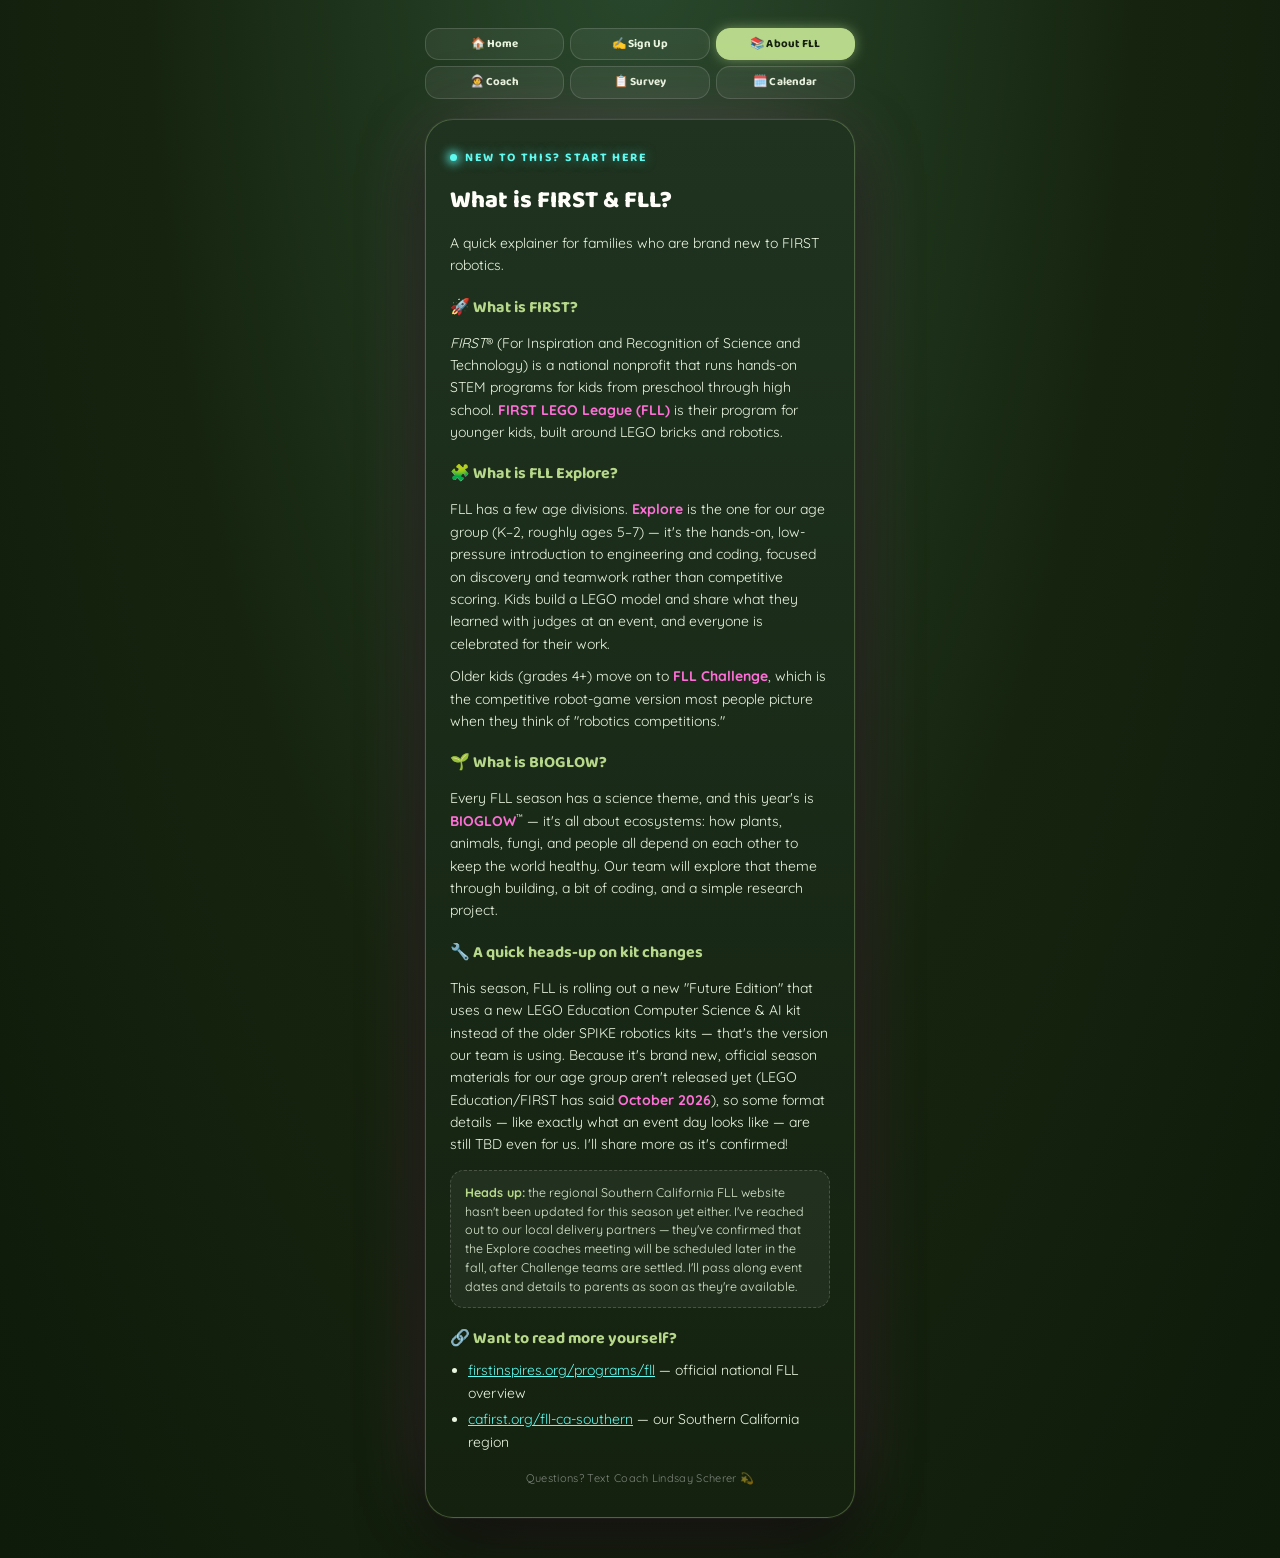
==== docs/about.html @ 85b44d73 "Expand site into multi-page nav: sign up, about FLL, coach bio, survey, calendar - Extract shared ca" ====
<!DOCTYPE html>
<html lang="en">
<head>
<meta charset="UTF-8">
<meta name="viewport" content="width=device-width, initial-scale=1">
<title>About FIRST &amp; FLL &mdash; Anaheim Astromechs</title>
<meta name="description" content="What is FIRST LEGO League Explore, and what is the BIOGLOW season all about? A parent-friendly explainer.">
<meta name="theme-color" content="#16240f">

<meta property="og:title" content="About FIRST &amp; FLL &mdash; Anaheim Astromechs">
<meta property="og:description" content="What is FIRST LEGO League Explore, and what is the BIOGLOW season all about?">
<meta property="og:image" content="https://lmscherer.github.io/FLL/images/astromechs-logo.png">
<meta property="og:type" content="website">
<meta name="twitter:card" content="summary_large_image">

<link rel="preconnect" href="https://fonts.googleapis.com">
<link rel="preconnect" href="https://fonts.gstatic.com" crossorigin>
<link href="https://fonts.googleapis.com/css2?family=Baloo+2:wght@500;700;800&family=Quicksand:wght@500;600;700&display=swap" rel="stylesheet">
<link rel="stylesheet" href="assets/styles.css">
</head>
<body>

<nav class="site-nav">
  <a href="index.html">🏠 Home</a>
  <a href="signup.html">✍️ Sign Up</a>
  <a href="about.html" class="active">📚 About FLL</a>
  <a href="coach.html">🧑‍🚀 Coach</a>
  <a href="survey.html">📋 Survey</a>
  <a href="calendar.html">🗓️ Calendar</a>
</nav>

<div class="card">
  <div class="eyebrow"><span class="dot"></span> New to this? Start here</div>
  <h2>What is FIRST &amp; FLL?</h2>
  <p class="body-text">A quick explainer for families who are brand new to FIRST robotics.</p>

  <h3>🚀 What is FIRST?</h3>
  <p class="body-text"><i>FIRST</i>&reg; (For Inspiration and Recognition of Science and Technology) is a national nonprofit that runs hands-on STEM programs for kids from preschool through high school. <b>FIRST LEGO League (FLL)</b> is their program for younger kids, built around LEGO bricks and robotics.</p>

  <h3>🧩 What is FLL Explore?</h3>
  <p class="body-text">FLL has a few age divisions. <b>Explore</b> is the one for our age group (K&ndash;2, roughly ages 5&ndash;7) &mdash; it's the hands-on, low-pressure introduction to engineering and coding, focused on discovery and teamwork rather than competitive scoring. Kids build a LEGO model and share what they learned with judges at an event, and everyone is celebrated for their work.</p>
  <p class="body-text">Older kids (grades 4+) move on to <b>FLL Challenge</b>, which is the competitive robot-game version most people picture when they think of "robotics competitions."</p>

  <h3>🌱 What is BIOGLOW?</h3>
  <p class="body-text">Every FLL season has a science theme, and this year's is <b>BIOGLOW</b><sup style="font-size:0.6em;">™</sup> &mdash; it's all about ecosystems: how plants, animals, fungi, and people all depend on each other to keep the world healthy. Our team will explore that theme through building, a bit of coding, and a simple research project.</p>

  <h3>🔧 A quick heads-up on kit changes</h3>
  <p class="body-text">This season, FLL is rolling out a new "Future Edition" that uses a new LEGO Education Computer Science &amp; AI kit instead of the older SPIKE robotics kits &mdash; that's the version our team is using. Because it's brand new, official season materials for our age group aren't released yet (LEGO Education/FIRST has said <b>October 2026</b>), so some format details &mdash; like exactly what an event day looks like &mdash; are still TBD even for us. I'll share more as it's confirmed!</p>

  <div class="note-box"><b>Heads up:</b> the regional Southern California FLL website hasn't been updated for this season yet either. I've reached out to our local delivery partners &mdash; they've confirmed that the Explore coaches meeting will be scheduled later in the fall, after Challenge teams are settled. I'll pass along event dates and details to parents as soon as they're available.</div>

  <h3>🔗 Want to read more yourself?</h3>
  <ul>
    <li><a class="inline-link" href="https://www.firstinspires.org/programs/fll/" target="_blank" rel="noopener">firstinspires.org/programs/fll</a> &mdash; official national FLL overview</li>
    <li><a class="inline-link" href="https://cafirst.org/fll-ca-southern/" target="_blank" rel="noopener">cafirst.org/fll-ca-southern</a> &mdash; our Southern California region</li>
  </ul>

  <div class="footer-note">Questions? Text Coach Lindsay Scherer 💫</div>
</div>

</body>
</html>
---- docs/assets/styles.css ----
:root{
  --leaf-dark: #1c3a1f;
  --leaf-mid: #2f5c33;
  --bioglow-green: #b7d88a;
  --bioglow-tan: #ead9b8;
  --ink: #16210f;
  --glow-pink: #ff6fd8;
  --glow-magenta: #ff3ea5;
  --glow-teal: #5ffbf1;
  --paper: #fffdf8;
}

*{ box-sizing:border-box; margin:0; padding:0; }

body{
  background: radial-gradient(ellipse at 50% -10%, #2a4a2e 0%, #16240f 55%, #0e1a0a 100%);
  font-family:'Quicksand', sans-serif;
  color: var(--paper);
  display:flex;
  flex-direction:column;
  align-items:center;
  padding: 28px 14px 40px;
  min-height:100vh;
  overflow-x:hidden;
}

/* Nav */
.site-nav{
  width:100%;
  max-width:430px;
  display:grid;
  grid-template-columns: repeat(3, 1fr);
  gap:6px;
  padding-bottom: 14px;
  margin-bottom: 6px;
}
.site-nav a{
  display:flex;
  align-items:center;
  justify-content:center;
  text-align:center;
  font-family:'Baloo 2', sans-serif;
  font-weight:700;
  font-size:11.5px;
  letter-spacing:.01em;
  text-decoration:none;
  color: #e9f5df;
  background: rgba(255,255,255,0.06);
  border: 1px solid rgba(255,255,255,0.14);
  border-radius: 14px;
  padding: 8px 6px;
  line-height:1.25;
}
.site-nav a.active{
  color: var(--ink);
  background: var(--bioglow-green);
  border-color: var(--bioglow-green);
  box-shadow: 0 0 14px -2px rgba(183,216,138,0.7);
}

.card{
  width:100%;
  max-width:430px;
  position:relative;
  border-radius: 28px;
  background: linear-gradient(180deg, #1f3320 0%, #14210f 100%);
  border: 1px solid rgba(183,216,138,0.3);
  box-shadow: 0 0 0 1px rgba(255,255,255,0.03), 0 30px 60px rgba(0,0,0,0.55), 0 0 90px -25px rgba(255,111,216,0.35);
  overflow:hidden;
  padding: 28px 24px 32px;
}

.card + .card{ margin-top:16px; }

.sparkles span{
  position:absolute;
  border-radius:50%;
  background: var(--glow-pink);
  box-shadow: 0 0 8px 2px var(--glow-pink);
  opacity:.8;
  animation: twinkle 2.6s ease-in-out infinite;
}
@keyframes twinkle{
  0%,100%{ opacity:.12; transform:scale(0.6); }
  50%{ opacity:1; transform:scale(1); }
}

.eyebrow{
  display:flex;
  align-items:center;
  gap:8px;
  font-family:'Baloo 2', sans-serif;
  font-weight:700;
  font-size:12px;
  letter-spacing:.14em;
  text-transform:uppercase;
  color: var(--glow-teal);
  text-shadow: 0 0 12px rgba(95,251,241,0.5);
  margin-bottom: 14px;
}
.eyebrow .dot{
  width:7px; height:7px; border-radius:50%;
  background: var(--glow-teal);
  box-shadow: 0 0 10px 3px rgba(95,251,241,0.8);
}

h1{
  font-family:'Baloo 2', sans-serif;
  font-weight:800;
  font-size: 38px;
  line-height: 0.98;
  background: linear-gradient(90deg, #ffe1f8 0%, var(--glow-pink) 45%, #ffd2ec 100%);
  -webkit-background-clip:text;
  background-clip:text;
  color:transparent;
  filter: drop-shadow(0 0 16px rgba(255,111,216,0.4));
  margin-bottom: 6px;
}

h1 .sub{
  display:block;
  font-size: 20px;
  font-weight:700;
  color: var(--bioglow-green);
  filter: drop-shadow(0 0 10px rgba(183,216,138,0.55));
  margin-top: 2px;
}

h2{
  font-family:'Baloo 2', sans-serif;
  font-weight:800;
  font-size: 24px;
  color: var(--paper);
  margin-bottom: 6px;
}

h3{
  font-family:'Baloo 2', sans-serif;
  font-weight:700;
  font-size: 16px;
  color: var(--bioglow-green);
  margin: 18px 0 6px;
}

.tagline, p.body-text{
  margin-top:12px;
  font-size:14px;
  color: #e9f5df;
  line-height:1.6;
}
.tagline b, p.body-text b{ color: var(--glow-pink); font-weight:700; }

p.body-text + p.body-text{ margin-top:10px; }

.card ul{
  margin: 8px 0 4px 18px;
  font-size:14px;
  color:#e9f5df;
  line-height:1.6;
}
.card ul li{ margin-bottom:4px; }

.card a.inline-link{
  color: var(--glow-teal);
  text-decoration:underline;
}

.note-box{
  background: rgba(255,255,255,0.05);
  border: 1px dashed rgba(255,255,255,0.18);
  border-radius: 14px;
  padding: 12px 14px;
  font-size: 12.5px;
  color: #dcead0;
  line-height:1.5;
  margin: 14px 0;
}
.note-box b{ color: var(--bioglow-green); }

/* Bio Glow official-style logo lockup */
.bioglow-badge{
  display:flex;
  border-radius: 16px;
  overflow:hidden;
  border: 2px solid var(--ink);
  margin: 20px 0 4px;
}
.bioglow-badge .leaf-panel{
  width: 38%;
  background: linear-gradient(135deg, #2f5c33, #1c3a1f);
  display:flex;
  align-items:center;
  justify-content:center;
  padding: 14px 10px;
}
.bioglow-badge .fll-panel{
  width: 62%;
  background: var(--bioglow-tan);
  display:flex;
  align-items:center;
  justify-content:center;
  gap:8px;
  padding: 10px 12px;
}
.bioglow-badge .fll-panel .fll-text{
  font-family:'Baloo 2', sans-serif;
  color: var(--ink);
  font-weight:800;
  font-size:13px;
  line-height:1.1;
  font-style:italic;
  text-align:left;
}
.bioglow-word{
  background: var(--bioglow-green);
  border: 2px solid var(--ink);
  border-top:none;
  border-radius: 0 0 16px 16px;
  margin-top:-2px;
  text-align:center;
  padding: 14px 10px 16px;
  margin-bottom: 20px;
}
.bioglow-word .word{
  font-family:'Baloo 2', sans-serif;
  font-weight:800;
  font-size: 40px;
  color: var(--ink);
  letter-spacing: 0.5px;
}
.bioglow-word .tm{
  font-size:13px;
  vertical-align: super;
}

.badge-strip{
  display:flex;
  gap:8px;
  flex-wrap:wrap;
  margin: 4px 0 20px;
}
.badge{
  font-family:'Baloo 2', sans-serif;
  font-size:11px;
  font-weight:700;
  letter-spacing:.03em;
  padding: 7px 12px;
  border-radius: 999px;
  background: rgba(255,255,255,0.06);
  border: 1px solid rgba(255,255,255,0.14);
  color: var(--paper);
}
.badge.pink{ border-color: rgba(255,111,216,0.5); color:#ffe1f8; box-shadow: 0 0 14px -4px rgba(255,111,216,0.7) inset;}
.badge.teal{ border-color: rgba(95,251,241,0.5); color:#d3fffb; box-shadow: 0 0 14px -4px rgba(95,251,241,0.7) inset;}
.badge.green{ border-color: rgba(183,216,138,0.6); color:#eaf7d8; box-shadow: 0 0 14px -4px rgba(183,216,138,0.7) inset;}

.details{
  background: rgba(255,255,255,0.04);
  border: 1px solid rgba(255,255,255,0.09);
  border-radius: 18px;
  padding: 4px 18px;
  margin-bottom: 16px;
}
.details .row{
  display:flex;
  gap:12px;
  align-items:flex-start;
  font-size: 13px;
  color:#eef7e4;
  padding: 12px 0;
}
.details .row + .row{
  border-top: 1px dashed rgba(255,255,255,0.1);
}
.details .icon{
  font-size:15px;
  line-height:1.4;
}
.details .label{
  font-weight:700;
  color: var(--bioglow-green);
  margin-right:4px;
}
.details .row .medal{ color: var(--glow-pink); font-weight:700; }

.qr-zone{
  display:flex;
  align-items:center;
  gap:16px;
  background: linear-gradient(135deg, rgba(255,111,216,0.14), rgba(183,216,138,0.16));
  border: 1px solid rgba(255,255,255,0.14);
  border-radius: 20px;
  padding: 16px;
}
.qr-zone .qr-frame{
  background: var(--paper);
  padding: 8px;
  border-radius: 14px;
  box-shadow: 0 0 22px -4px rgba(255,111,216,0.8);
  flex-shrink:0;
}
.qr-zone .qr-frame img{
  display:block;
  width: 108px;
  height: 108px;
  border-radius: 6px;
}
.qr-zone .qr-text{
  font-family:'Baloo 2', sans-serif;
}
.qr-zone .qr-text .cta{
  font-weight:800;
  font-size: 16px;
  color: var(--paper);
  margin-bottom:4px;
}
.qr-zone .qr-text .cta span{
  color: var(--glow-pink);
  text-shadow: 0 0 10px rgba(255,111,216,0.7);
}
.qr-zone .qr-text p{
  font-family:'Quicksand', sans-serif;
  font-size:12px;
  color:#e5f2d8;
  line-height:1.4;
}

.footer-note{
  text-align:center;
  margin-top:18px;
  font-size: 11px;
  color: rgba(255,255,255,0.45);
  letter-spacing:.03em;
}

.official-logo-zone{
  display:flex;
  justify-content:center;
  align-items:center;
  margin: 22px 0 4px;
  padding: 18px 0;
}
.official-logo-zone img{
  display:block;
  width: 78%;
  max-width: 260px;
  height:auto;
}

/* Button-style link, used for home page CTAs */
.button-links{
  display:flex;
  flex-direction:column;
  gap:10px;
  margin-top: 20px;
}
.button-link{
  display:flex;
  align-items:center;
  justify-content:space-between;
  font-family:'Baloo 2', sans-serif;
  font-weight:700;
  font-size:15px;
  text-decoration:none;
  color: var(--paper);
  background: rgba(255,255,255,0.05);
  border: 1px solid rgba(255,255,255,0.14);
  border-radius: 16px;
  padding: 14px 18px;
}
.button-link:active{ background: rgba(255,255,255,0.1); }
.button-link .arrow{ color: var(--glow-pink); }
.button-link.primary{
  background: linear-gradient(135deg, rgba(255,111,216,0.22), rgba(183,216,138,0.22));
  border-color: rgba(255,111,216,0.5);
}

/* Coach bio */
.coach-photo{
  width: 100%;
  max-width: 220px;
  border-radius: 18px;
  display:block;
  margin: 4px auto 18px;
  border: 2px solid rgba(255,255,255,0.15);
}
.timeline{
  margin: 8px 0 4px;
}
.timeline .item{
  display:flex;
  gap:12px;
  font-size:13px;
  color:#eef7e4;
  padding: 10px 0;
  border-top: 1px dashed rgba(255,255,255,0.1);
}
.timeline .item:first-child{ border-top:none; }
.timeline .year{
  flex-shrink:0;
  width: 78px;
  font-family:'Baloo 2', sans-serif;
  font-weight:700;
  color: var(--bioglow-green);
  font-size:12px;
}

/* Iframe wrapper for embedded forms */
.embed-frame{
  border-radius: 16px;
  overflow:hidden;
  border: 1px solid rgba(255,255,255,0.14);
  margin: 16px 0;
}
.embed-frame iframe{
  display:block;
  width:100%;
  border:none;
}
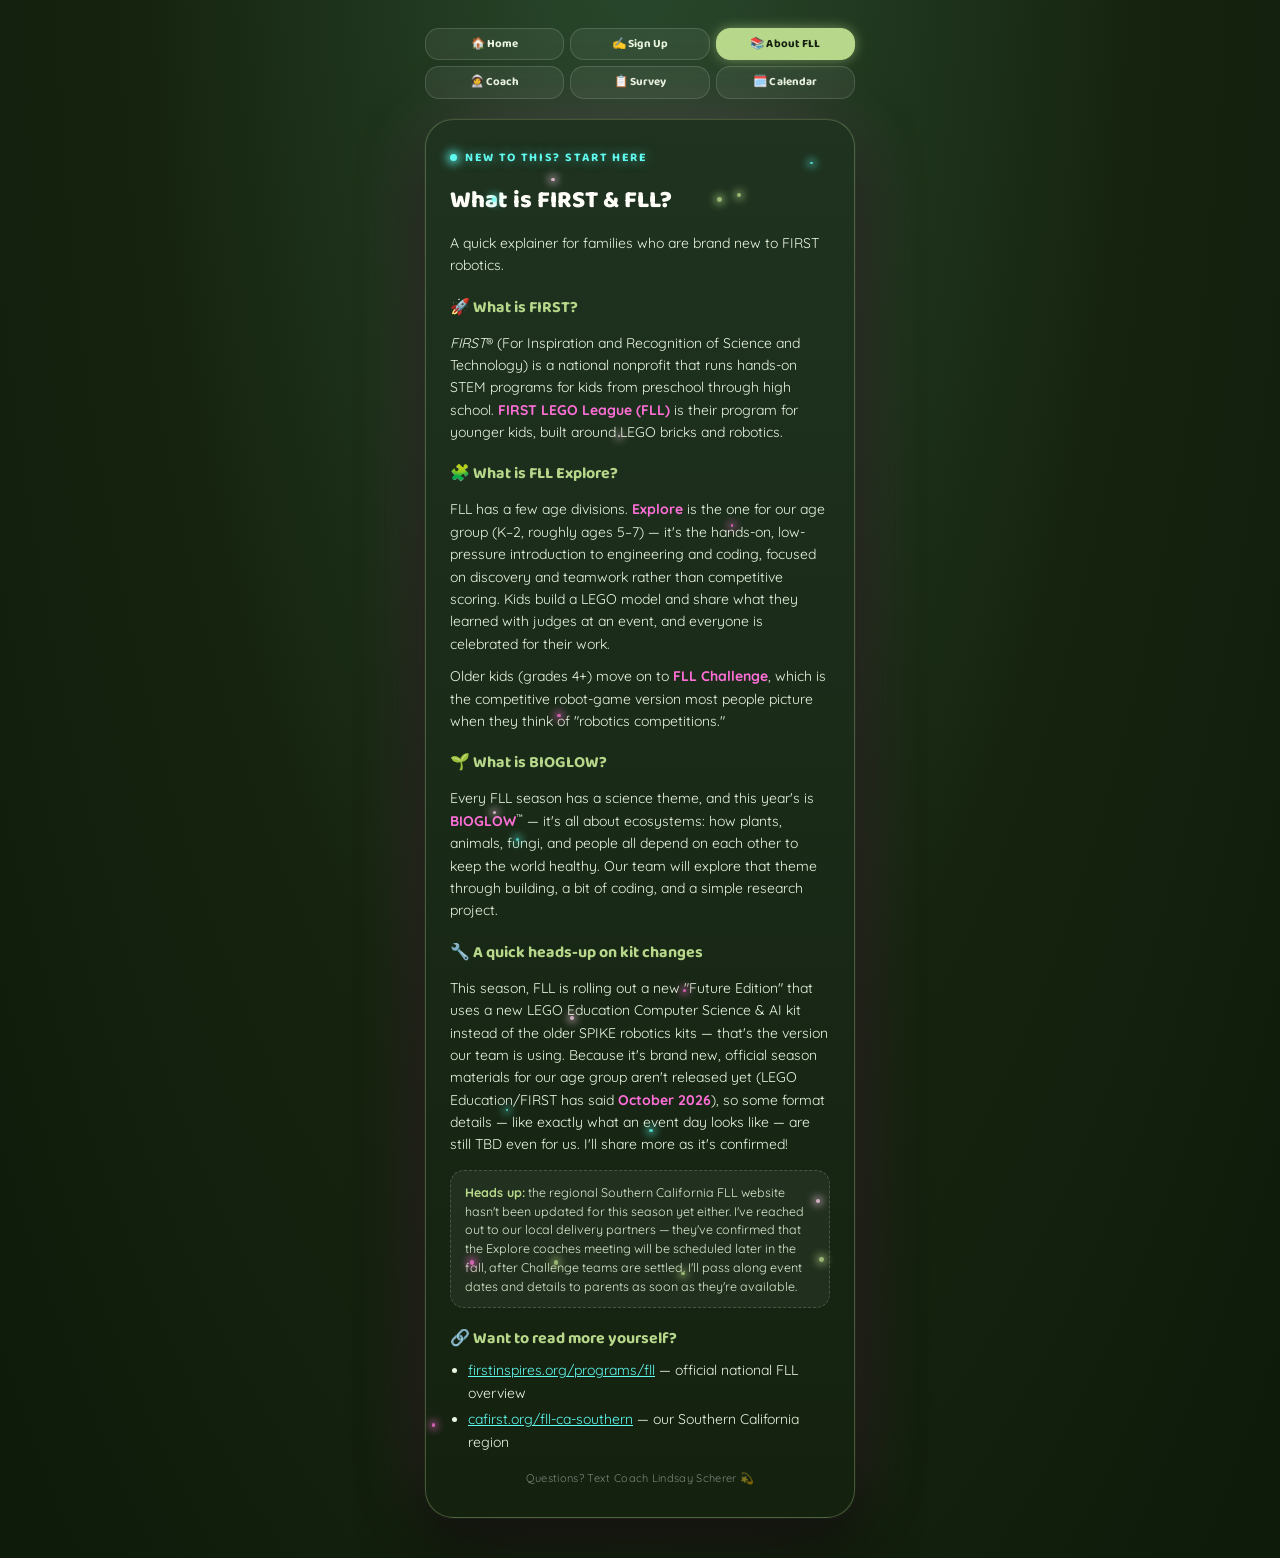
==== commit 60dd32e8: "Simplify signup page, unify sparkle effect and copy tweaks across site - Reorder signup.html: QR cod" ====
--- a/docs/about.html
+++ b/docs/about.html
@@ -30,6 +30,8 @@
 </nav>
 
 <div class="card">
+  <div class="sparkles" id="sparkles"></div>
+
   <div class="eyebrow"><span class="dot"></span> New to this? Start here</div>
   <h2>What is FIRST &amp; FLL?</h2>
   <p class="body-text">A quick explainer for families who are brand new to FIRST robotics.</p>
@@ -58,5 +60,8 @@
   <div class="footer-note">Questions? Text Coach Lindsay Scherer 💫</div>
 </div>
 
+
+<script src="assets/sparkles.js"></script>
+
 </body>
 </html>
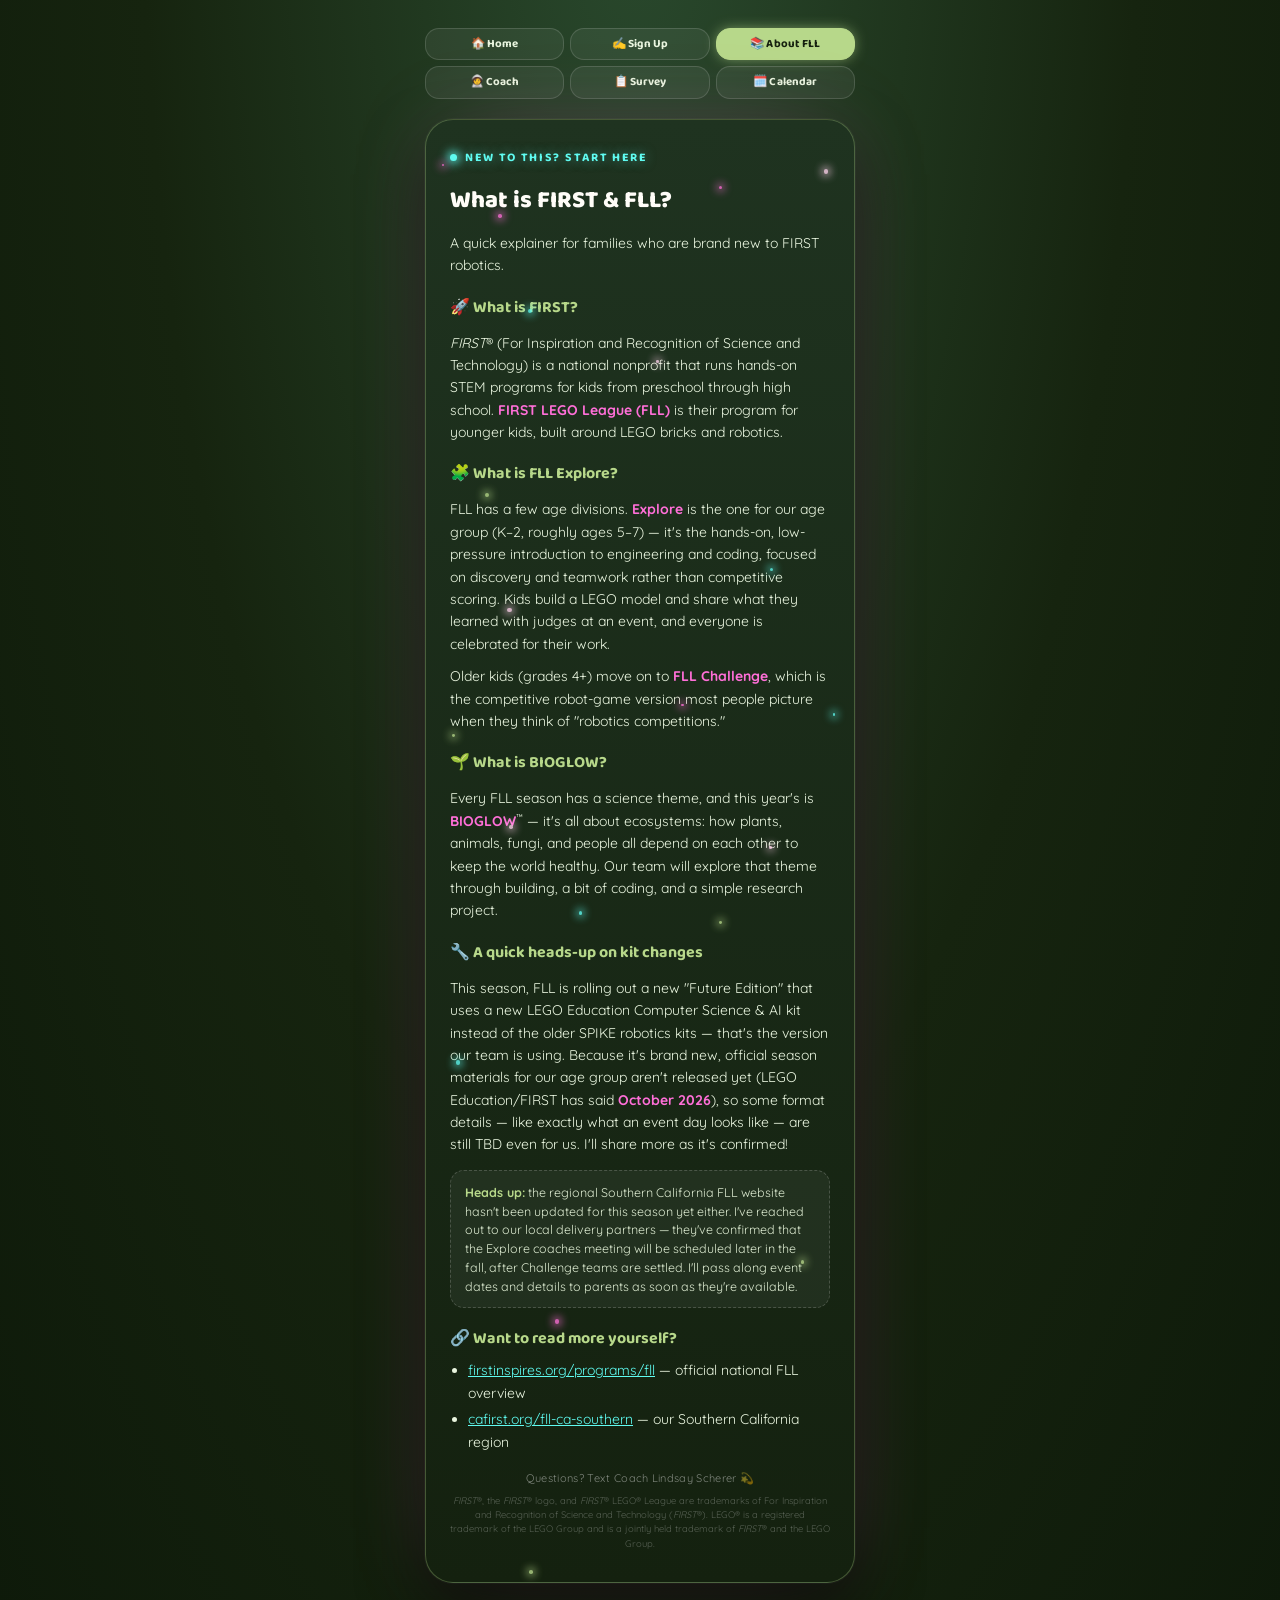
==== commit 5a919869: "Add social share card, trademark attribution, and signup page spacing fix - Add custom 1200x630 og:i" ====
--- a/docs/about.html
+++ b/docs/about.html
@@ -9,7 +9,10 @@
 
 <meta property="og:title" content="About FIRST &amp; FLL &mdash; Anaheim Astromechs">
 <meta property="og:description" content="What is FIRST LEGO League Explore, and what is the BIOGLOW season all about?">
-<meta property="og:image" content="https://lmscherer.github.io/FLL/images/astromechs-logo.png">
+<meta property="og:image" content="https://lmscherer.github.io/FLL/images/share-card.png">
+<meta property="og:image:width" content="1200">
+<meta property="og:image:height" content="630">
+<meta name="twitter:image" content="https://lmscherer.github.io/FLL/images/share-card.png">
 <meta property="og:type" content="website">
 <meta name="twitter:card" content="summary_large_image">
 
@@ -58,6 +61,7 @@
   </ul>
 
   <div class="footer-note">Questions? Text Coach Lindsay Scherer 💫</div>
+  <p class="trademark-note"><i>FIRST</i>&reg;, the <i>FIRST</i>&reg; logo, and <i>FIRST</i>&reg; LEGO&reg; League are trademarks of For Inspiration and Recognition of Science and Technology (<i>FIRST</i>&reg;). LEGO&reg; is a registered trademark of the LEGO Group and is a jointly held trademark of <i>FIRST</i>&reg; and the LEGO Group.</p>
 </div>
 
 
--- a/docs/assets/styles.css
+++ b/docs/assets/styles.css
@@ -291,6 +291,7 @@
   border: 1px solid rgba(255,255,255,0.14);
   border-radius: 20px;
   padding: 16px;
+  margin-bottom: 20px;
 }
 .qr-zone .qr-frame{
   background: var(--paper);
@@ -331,6 +332,14 @@
   font-size: 11px;
   color: rgba(255,255,255,0.45);
   letter-spacing:.03em;
+}
+
+.trademark-note{
+  text-align:center;
+  margin-top:8px;
+  font-size: 9.5px;
+  line-height:1.5;
+  color: rgba(255,255,255,0.28);
 }
 
 .official-logo-zone{
